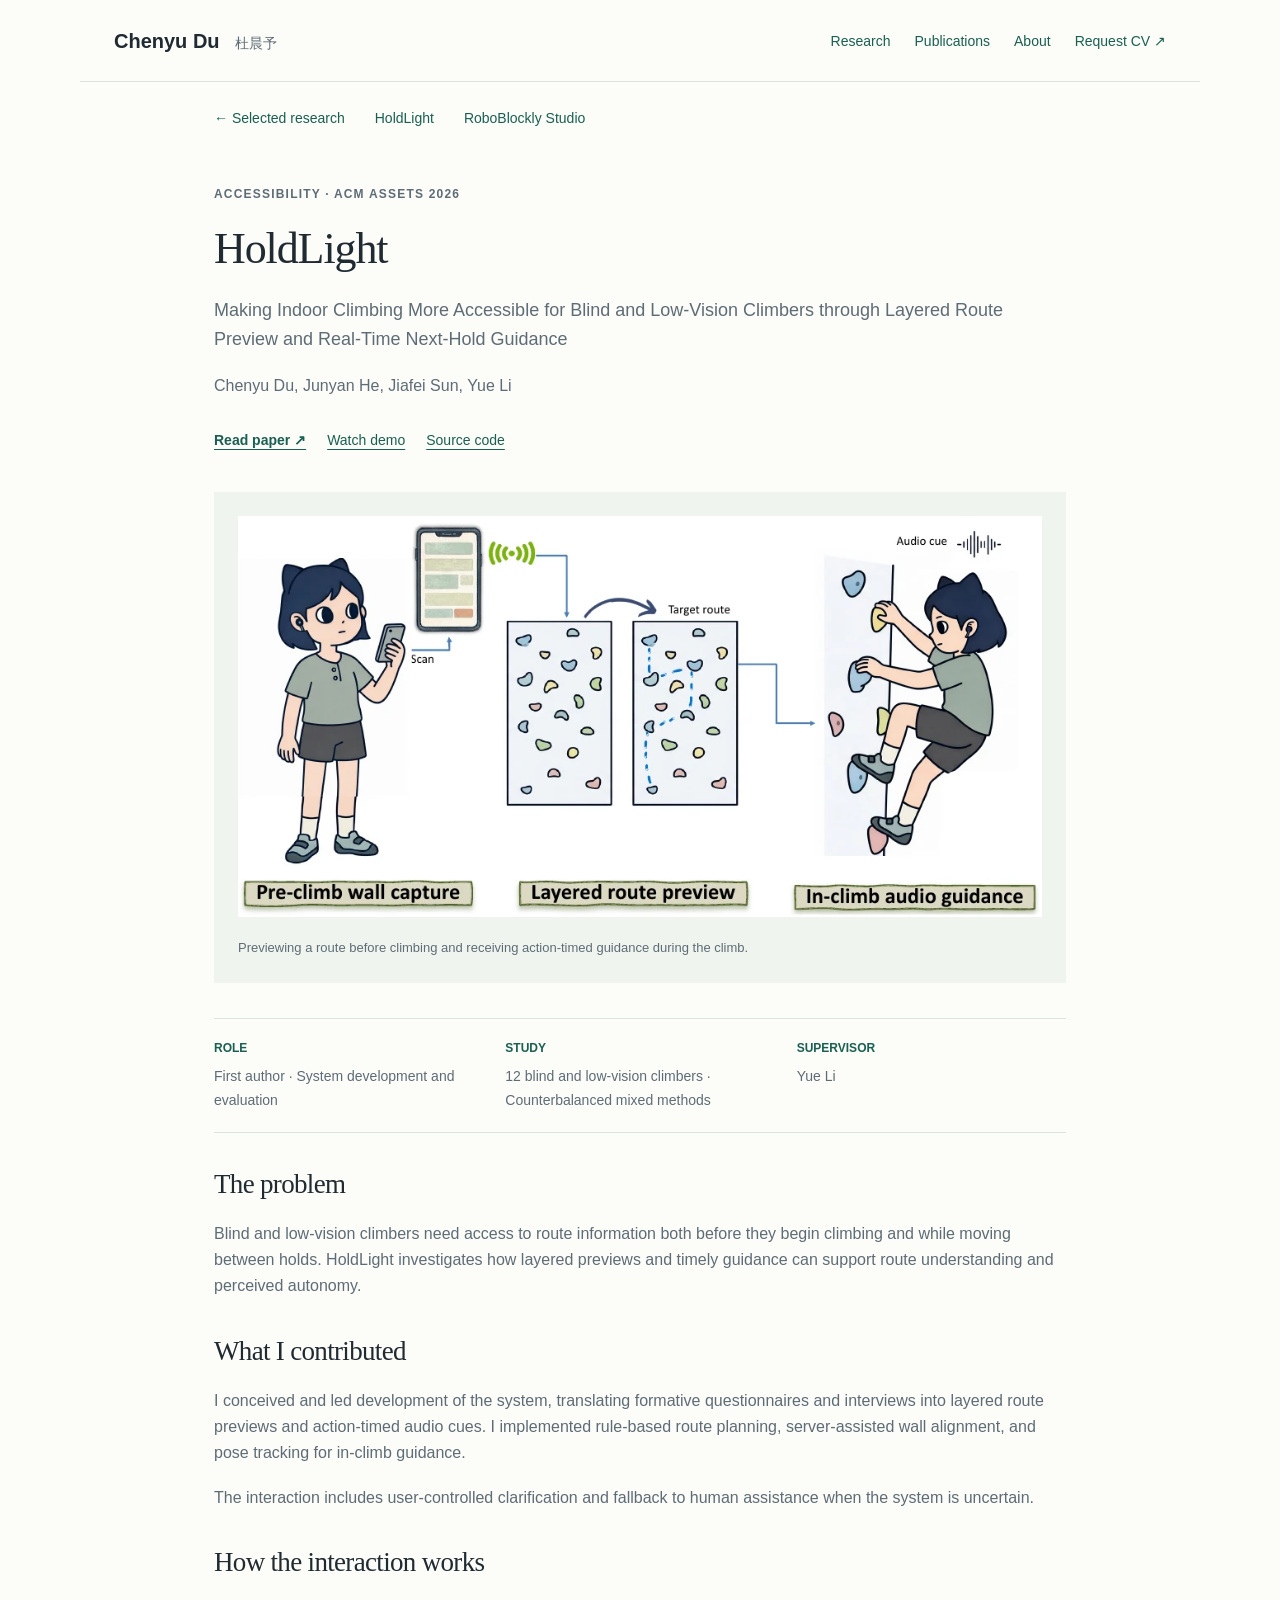
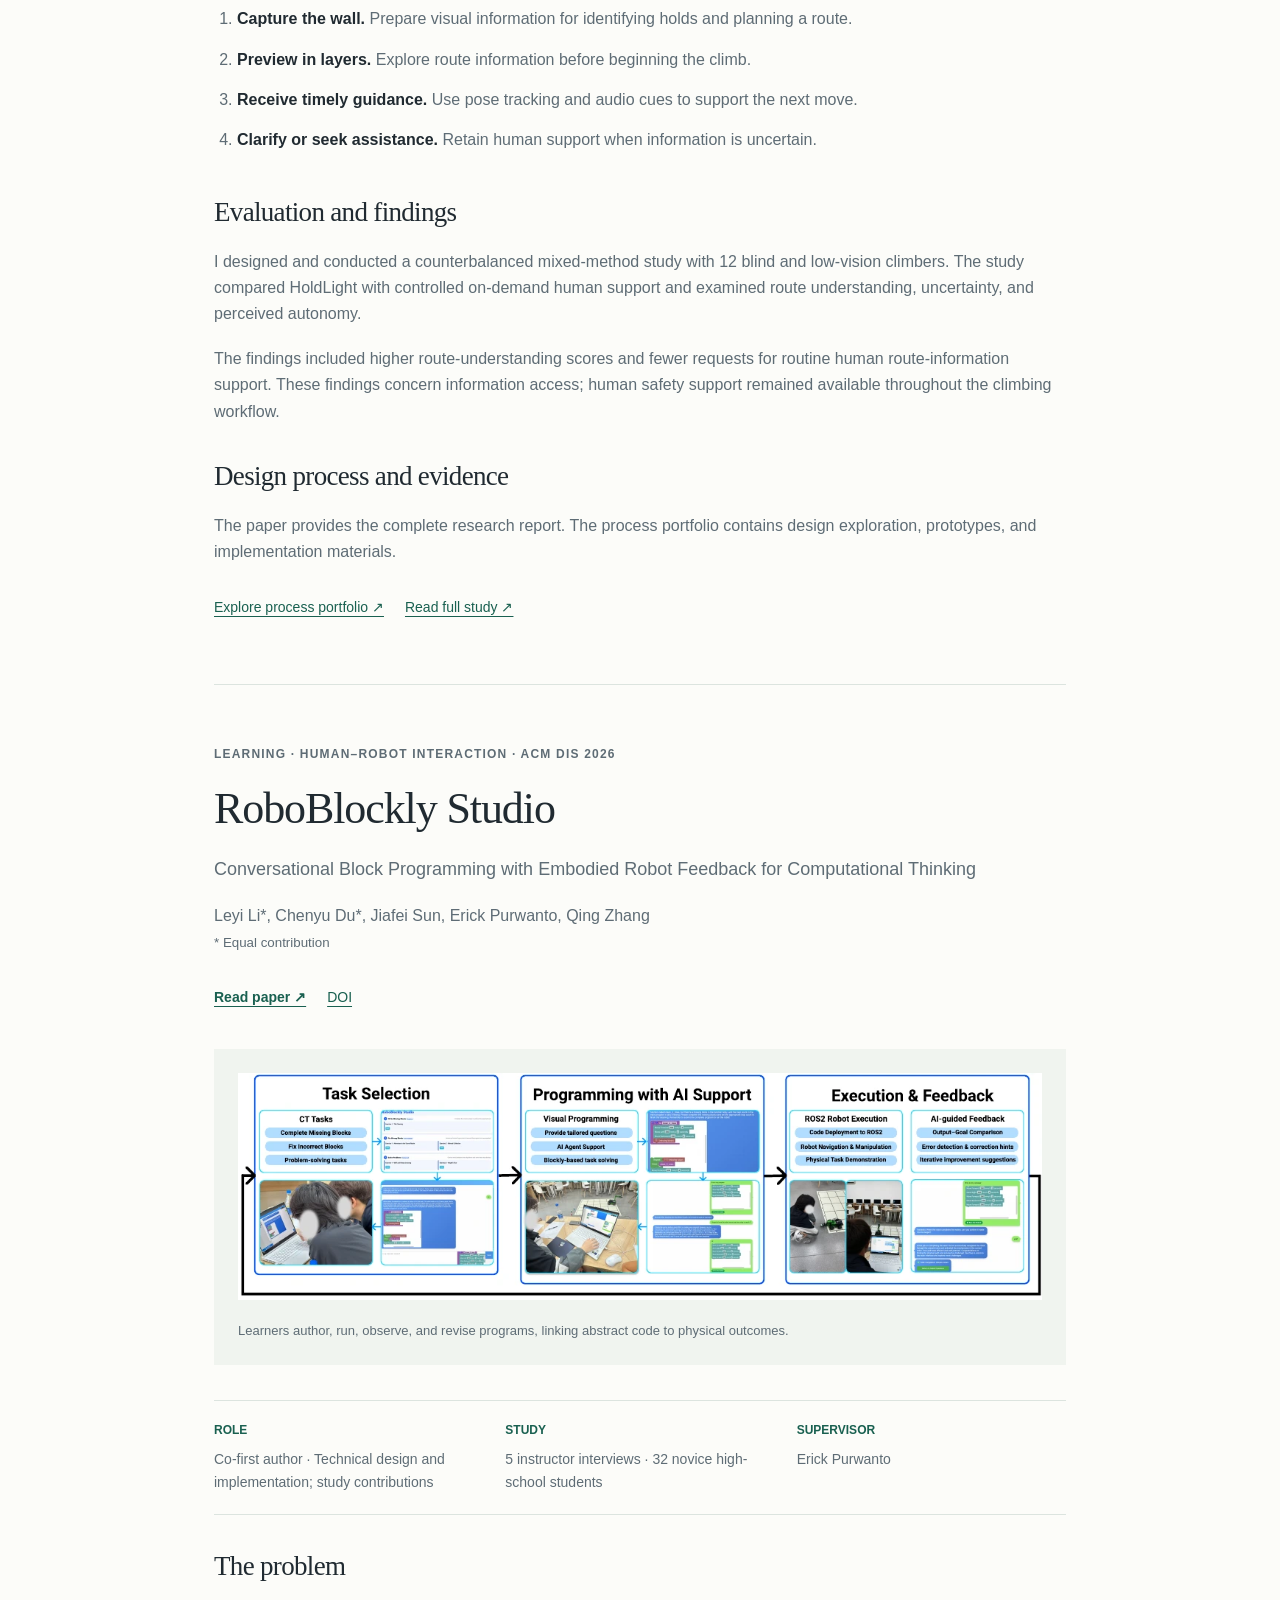
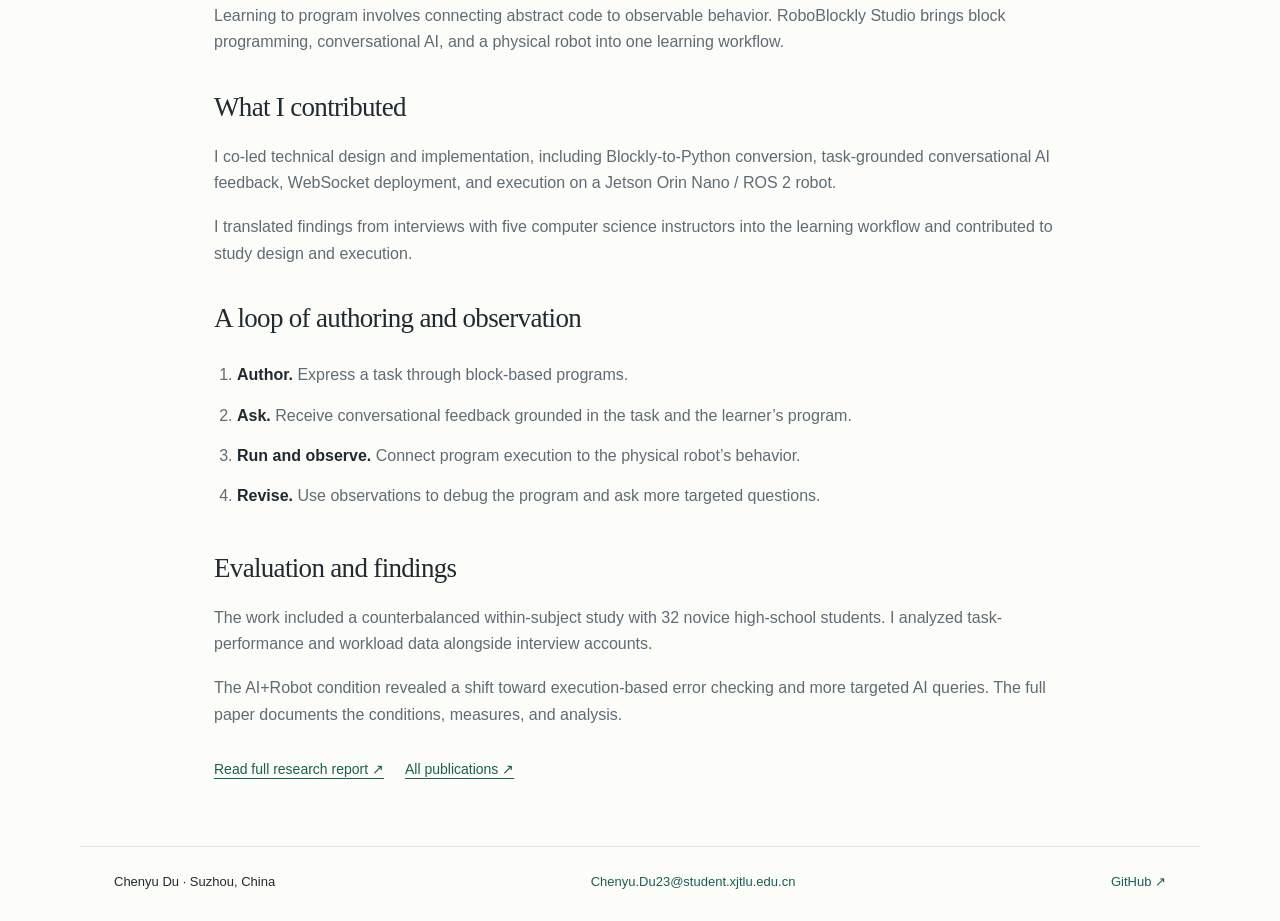
==== research.html @ 09b1a464 "Redesign HCI portfolio around research contributions and case studies" ====
<!doctype html>
<html lang="en">
<head>
<meta charset="utf-8">
<meta name="viewport" content="width=device-width,initial-scale=1">
<title>Research case studies | Chenyu Du</title>
<meta name="description" content="HoldLight and RoboBlockly Studio: research questions, personal contributions, interaction design, and empirical evaluation.">
<link rel="stylesheet" href="styles.css">
<link rel="canonical" href="https://yuuu-05.github.io/research.html">
<meta name="theme-color" content="#fcfcf9">
<meta property="og:type" content="website">
<meta property="og:title" content="Research case studies | Chenyu Du">
<meta property="og:description" content="HoldLight and RoboBlockly Studio: research questions, personal contributions, interaction design, and empirical evaluation.">
<meta property="og:url" content="https://yuuu-05.github.io/research.html">
<meta property="og:image" content="https://yuuu-05.github.io/assets/chenyu-du.webp">
<meta property="og:image:alt" content="Chenyu Du by the coast">
<link rel="icon" href="data:image/svg+xml,%3Csvg xmlns='http://www.w3.org/2000/svg' viewBox='0 0 64 64'%3E%3Crect width='64' height='64' rx='12' fill='%23212830'/%3E%3Ctext x='32' y='44' text-anchor='middle' font-family='Arial' font-size='32' fill='white'%3ECD%3C/text%3E%3C/svg%3E">
</head>
<body>
<a class="skip" href="#main">Skip to content</a>
<header class="top">
<a class="wordmark" href="index.html">Chenyu Du <span lang="zh">杜晨予</span>
</a>
<nav aria-label="Main navigation">
<a href="index.html#research">Research</a>
<a href="index.html#publications">Publications</a>
<a href="index.html#about">About</a>
<a href="mailto:Chenyu.Du23@student.xjtlu.edu.cn?subject=CV%20request">Request CV ↗</a>
</nav>
</header>
<main id="main" class="case-main">
<nav class="case-nav" aria-label="Research projects">
<a href="index.html#research">← Selected research</a>
<a href="#holdlight">HoldLight</a>
<a href="#roboblockly">RoboBlockly Studio</a>
</nav>
<article id="holdlight" class="case">
<p class="eyebrow">Accessibility · ACM ASSETS 2026</p>
<h1>HoldLight</h1>
<p class="lead">Making Indoor Climbing More Accessible for Blind and Low-Vision Climbers through Layered Route Preview and Real-Time Next-Hold Guidance</p>
<p>Chenyu Du, Junyan He, Jiafei Sun, Yue Li</p>
<div class="links">
<a class="primary" href="files/HoldLight.pdf">Read paper ↗</a>
<a href="files/HoldLight-demo.mp4">Watch demo</a>
<a href="https://github.com/Yuuu-05/HoldLight">Source code</a>
</div>
<figure>
<img src="assets/holdlight.webp" width="975" height="486" alt="Three stages of HoldLight: pre-climb wall capture, layered route preview, and audio-guided climbing">
<figcaption>Previewing a route before climbing and receiving action-timed guidance during the climb.</figcaption>
</figure>
<div class="case-meta">
<p>
<strong>Role</strong>First author · System development and evaluation</p>
<p>
<strong>Study</strong>12 blind and low-vision climbers · Counterbalanced mixed methods</p>
<p>
<strong>Supervisor</strong>Yue Li</p>
</div>
<h2>The problem</h2>
<p>Blind and low-vision climbers need access to route information both before they begin climbing and while moving between holds. HoldLight investigates how layered previews and timely guidance can support route understanding and perceived autonomy.</p>
<h2>What I contributed</h2>
<p>I conceived and led development of the system, translating formative questionnaires and interviews into layered route previews and action-timed audio cues. I implemented rule-based route planning, server-assisted wall alignment, and pose tracking for in-climb guidance.</p>
<p>The interaction includes user-controlled clarification and fallback to human assistance when the system is uncertain.</p>
<h2>How the interaction works</h2>
<ol class="steps">
<li>
<strong>Capture the wall.</strong> Prepare visual information for identifying holds and planning a route.</li>
<li>
<strong>Preview in layers.</strong> Explore route information before beginning the climb.</li>
<li>
<strong>Receive timely guidance.</strong> Use pose tracking and audio cues to support the next move.</li>
<li>
<strong>Clarify or seek assistance.</strong> Retain human support when information is uncertain.</li>
</ol>
<h2>Evaluation and findings</h2>
<p>I designed and conducted a counterbalanced mixed-method study with 12 blind and low-vision climbers. The study compared HoldLight with controlled on-demand human support and examined route understanding, uncertainty, and perceived autonomy.</p>
<p>The findings included higher route-understanding scores and fewer requests for routine human route-information support. These findings concern information access; human safety support remained available throughout the climbing workflow.</p>
<h2>Design process and evidence</h2>
<p>The paper provides the complete research report. The process portfolio contains design exploration, prototypes, and implementation materials.</p>
<div class="links">
<a href="https://yuuu-05.github.io/CPT208-ClimbProject-C2-4/">Explore process portfolio ↗</a>
<a href="files/HoldLight.pdf">Read full study ↗</a>
</div>
</article>
<article id="roboblockly" class="case">
<p class="eyebrow">Learning · Human–robot interaction · ACM DIS 2026</p>
<h1>RoboBlockly Studio</h1>
<p class="lead">Conversational Block Programming with Embodied Robot Feedback for Computational Thinking</p>
<p>Leyi Li*, Chenyu Du*, Jiafei Sun, Erick Purwanto, Qing Zhang<br>
<small>* Equal contribution</small>
</p>
<div class="links">
<a class="primary" href="https://arxiv.org/pdf/2605.12059">Read paper ↗</a>
<a href="https://doi.org/10.1145/3800645.3813071">DOI</a>
</div>
<figure>
<img src="assets/roboblockly.webp" width="1092" height="308" alt="Task selection, block programming with AI dialogue, and embodied robot execution">
<figcaption>Learners author, run, observe, and revise programs, linking abstract code to physical outcomes.</figcaption>
</figure>
<div class="case-meta">
<p>
<strong>Role</strong>Co-first author · Technical design and implementation; study contributions</p>
<p>
<strong>Study</strong>5 instructor interviews · 32 novice high-school students</p>
<p>
<strong>Supervisor</strong>Erick Purwanto</p>
</div>
<h2>The problem</h2>
<p>Learning to program involves connecting abstract code to observable behavior. RoboBlockly Studio brings block programming, conversational AI, and a physical robot into one learning workflow.</p>
<h2>What I contributed</h2>
<p>I co-led technical design and implementation, including Blockly-to-Python conversion, task-grounded conversational AI feedback, WebSocket deployment, and execution on a Jetson Orin Nano / ROS 2 robot.</p>
<p>I translated findings from interviews with five computer science instructors into the learning workflow and contributed to study design and execution.</p>
<h2>A loop of authoring and observation</h2>
<ol class="steps">
<li>
<strong>Author.</strong> Express a task through block-based programs.</li>
<li>
<strong>Ask.</strong> Receive conversational feedback grounded in the task and the learner’s program.</li>
<li>
<strong>Run and observe.</strong> Connect program execution to the physical robot’s behavior.</li>
<li>
<strong>Revise.</strong> Use observations to debug the program and ask more targeted questions.</li>
</ol>
<h2>Evaluation and findings</h2>
<p>The work included a counterbalanced within-subject study with 32 novice high-school students. I analyzed task-performance and workload data alongside interview accounts.</p>
<p>The AI+Robot condition revealed a shift toward execution-based error checking and more targeted AI queries. The full paper documents the conditions, measures, and analysis.</p>
<div class="links">
<a href="https://arxiv.org/abs/2605.12059">Read full research report ↗</a>
<a href="index.html#publications">All publications ↗</a>
</div>
</article>
</main>
<footer>
<p>Chenyu Du · Suzhou, China</p>
<a href="mailto:Chenyu.Du23@student.xjtlu.edu.cn">Chenyu.Du23@student.xjtlu.edu.cn</a>
<p>
<a href="https://github.com/Yuuu-05">GitHub ↗</a>
</p>
</footer>
</body>
</html>
---- styles.css ----
:root{--ink:#202a31;--muted:#5e6c75;--accent:#196050;--line:#dce4df;--paper:#fcfcf9;--soft:#f0f4ef;font-family:Arial,'Microsoft YaHei',sans-serif;font-size:16px;color:var(--ink);background:var(--paper)}
*{box-sizing:border-box}
html{scroll-behavior:smooth;scroll-padding-top:30px}
body{margin:0;line-height:1.65}
a{color:var(--accent);text-decoration:none;text-underline-offset:4px}
a:hover{text-decoration:underline}
a:focus-visible{outline:3px solid var(--accent);outline-offset:5px}
img{display:block;max-width:100%;height:auto}
p{margin:0 0 18px}
h1,h2,h3{line-height:1.22;margin:0 0 20px;font-weight:600;letter-spacing:-.025em}
h1{font-family:Georgia,serif;font-size:44px;font-weight:400}
h2{font-family:Georgia,serif;font-size:32px;font-weight:400}
h3{font-size:25px}
h3 a{color:inherit}
.top,main,footer{max-width:1120px;margin:auto;padding-left:34px;padding-right:34px}
.top{display:flex;justify-content:space-between;align-items:center;padding-top:25px;padding-bottom:23px;border-bottom:1px solid var(--line);gap:24px}
.wordmark{color:var(--ink);font-size:20px;font-weight:600;white-space:nowrap}
.wordmark span{color:var(--muted);font-size:14px;font-weight:400;margin-left:10px}
.top nav{display:flex;gap:24px;flex-wrap:wrap;font-size:14px}
.intro{display:grid;grid-template-columns:minmax(0,1fr) 260px;gap:64px;padding:56px 0 52px}
.eyebrow{font-size:12px;letter-spacing:1.2px;text-transform:uppercase;color:var(--accent);font-weight:600;margin-bottom:17px}
.lead{font-size:18px;line-height:1.65}
.intro-copy>p:not(.eyebrow){max-width:680px}
.intro-copy>p:not(.question){color:var(--muted)}
.intro-copy .eyebrow{color:var(--accent)!important}
.question{border-left:3px solid #8fae9c;padding-left:17px;font-size:17px}
.portrait{padding-top:4px}
.portrait img{border-radius:4px}
.portrait>p{font-size:12px;margin-top:12px;color:var(--muted)}
.note{border-top:1px solid var(--line);padding-top:20px;margin-top:28px}
.note>span{font-size:12px;text-transform:uppercase;letter-spacing:1px}
.note p{font-size:14px;color:var(--muted);margin-top:8px}
.links{display:flex;flex-wrap:wrap;align-items:center;gap:12px 21px;font-size:14px;margin-top:25px}
.links a{padding:5px 0;text-decoration:underline}
.links .primary{font-weight:600}
.heading{display:flex;justify-content:space-between;align-items:end;gap:40px;border-top:1px solid var(--line);padding-top:34px}
.heading h2{margin-bottom:0}
.heading>p{font-size:14px;color:var(--muted);max-width:290px;margin-bottom:3px}
.project{display:grid;grid-template-columns:38% minmax(0,1fr);gap:40px;padding:42px 0;border-bottom:1px solid var(--line);align-items:start}
.project-image{display:flex;background:var(--soft);padding:22px;min-height:235px;align-items:center;border-radius:4px}
.project-image img{width:100%;object-fit:contain}
.project h3{margin-bottom:7px}
.project .eyebrow{margin-bottom:10px}
.subtitle{font-size:18px;color:var(--ink);line-height:1.45}
.project>div>p:not(.eyebrow):not(.subtitle){color:var(--muted);font-size:15px}
dl{margin:20px 0 0;border-top:1px solid var(--line);padding-top:15px}
dt{font-size:12px;letter-spacing:.4px;text-transform:uppercase;font-weight:600;margin:12px 0 4px}
dd{margin:0;font-size:14px;color:var(--muted)}
.ongoing{background:var(--soft);padding:28px 32px;margin:40px 0}
.ongoing h2{font-size:28px}
.ongoing>p:last-child{margin:0;max-width:850px;color:var(--muted)}
#publications{padding:18px 0 35px}
.section-header{display:flex;align-items:baseline;justify-content:space-between;gap:20px;margin-bottom:8px}
.section-header p{font-size:12px;color:var(--muted)}
.paper{padding:22px 0;border-bottom:1px solid var(--line)}
.paper-visual,.paper .abstract{display:none}
.paper h3{font-size:16px;line-height:1.5;margin:0 0 7px;letter-spacing:0}
.paper h3 a{color:var(--ink)}
.venue{font-size:12px;color:var(--accent);margin-bottom:7px}
.authors{font-size:13px;color:var(--muted);margin-bottom:7px}
.authors strong{color:var(--ink)}
.paper-links{display:flex;gap:20px;font-size:13px}
.about-grid{display:grid;grid-template-columns:1fr 1fr;gap:60px;border-top:1px solid var(--line);padding:38px 0 45px}
.about-grid p{font-size:15px;color:var(--muted)}
.about-grid h3{font-size:18px;margin-top:32px;letter-spacing:0}
.awards{list-style:none;padding:0}
.awards li{font-size:14px;padding:10px 0;border-bottom:1px solid var(--line)}
.awards span{display:block;color:var(--accent);font-size:12px}
footer{border-top:1px solid var(--line);padding-top:24px;padding-bottom:28px;font-size:13px;display:flex;justify-content:space-between;gap:15px;flex-wrap:wrap}
footer p{margin:0}
footer>a{overflow-wrap:anywhere}
.skip{position:absolute;left:16px;top:-100px;background:white;padding:12px}
.skip:focus{top:8px;z-index:10}
.case-main{max-width:920px}
.case-nav{display:flex;flex-wrap:wrap;gap:14px 30px;padding:25px 0;font-size:14px}
.case{padding:30px 0 60px}
.case+.case{border-top:1px solid var(--line);padding-top:60px}
.case figure{margin:35px 0;background:var(--soft);padding:24px}
.case figure img{margin:auto}
.case figcaption{font-size:13px;color:var(--muted);padding-top:20px}
.case-meta{display:grid;grid-template-columns:1fr 1fr 1fr;gap:22px;border-top:1px solid var(--line);border-bottom:1px solid var(--line);padding:20px 0;margin:32px 0}
.case-meta p{font-size:14px;margin:0;color:var(--muted)}
.case-meta strong{display:block;font-size:12px;text-transform:uppercase;color:var(--accent);margin-bottom:7px}
.case h2{font-size:27px;margin-top:35px}
.case>p{color:var(--muted)}
.steps{padding-left:23px;color:var(--muted)}
.steps li{padding:7px 0}
.steps strong{color:var(--ink)}
@media(max-width:800px){.top{align-items:flex-start}
.top nav{gap:12px 20px}
.intro{gap:30px;grid-template-columns:1fr 200px}
h1{font-size:36px}
.project{grid-template-columns:32% 1fr;gap:25px}
.project-image{min-height:160px;padding:10px}
.heading{gap:25px}
.about-grid{gap:30px}
}
@media(max-width:600px){.top,main,footer{padding-left:22px;padding-right:22px}
.top{display:block;padding-top:20px;padding-bottom:17px}
.top nav{margin-top:15px;font-size:13px;gap:12px 19px}
.intro{display:flex;flex-direction:column;padding:32px 0;gap:25px}
h1{font-size:35px}
h1 br{display:none}
.lead{font-size:17px}
.intro-copy{order:0}
.portrait{order:1;display:grid;grid-template-columns:130px 1fr;gap:0 18px;align-items:center}
.portrait>p{margin:0;font-size:12px}
.portrait .note{display:none}
.heading{display:block;padding-top:27px}
.heading h2{font-size:29px}
.heading>p{margin-top:16px;max-width:none}
.project{grid-template-columns:1fr;padding:28px 0;gap:23px}
.project-image{min-height:0;padding:20px}
.project h3{font-size:25px}
.ongoing{padding:24px;margin:28px 0}
.section-header{display:block}
.section-header p{margin-top:8px}
.about-grid{grid-template-columns:1fr;gap:12px}
.about-grid h3{margin-top:0}
.case-meta{grid-template-columns:1fr;gap:15px}
.case figure{padding:15px}
.case h1{font-size:34px}
.case .lead{font-size:18px}
footer{display:block}
footer p{margin-bottom:9px}
.links a,.top nav a{padding-top:7px;padding-bottom:7px}
}
@media(prefers-reduced-motion:reduce){html{scroll-behavior:auto}
}
@media print{.top nav,.case-nav{display:none}
.intro,.project{break-inside:avoid}
body{background:white}
}


.anchor-alias{position:absolute}
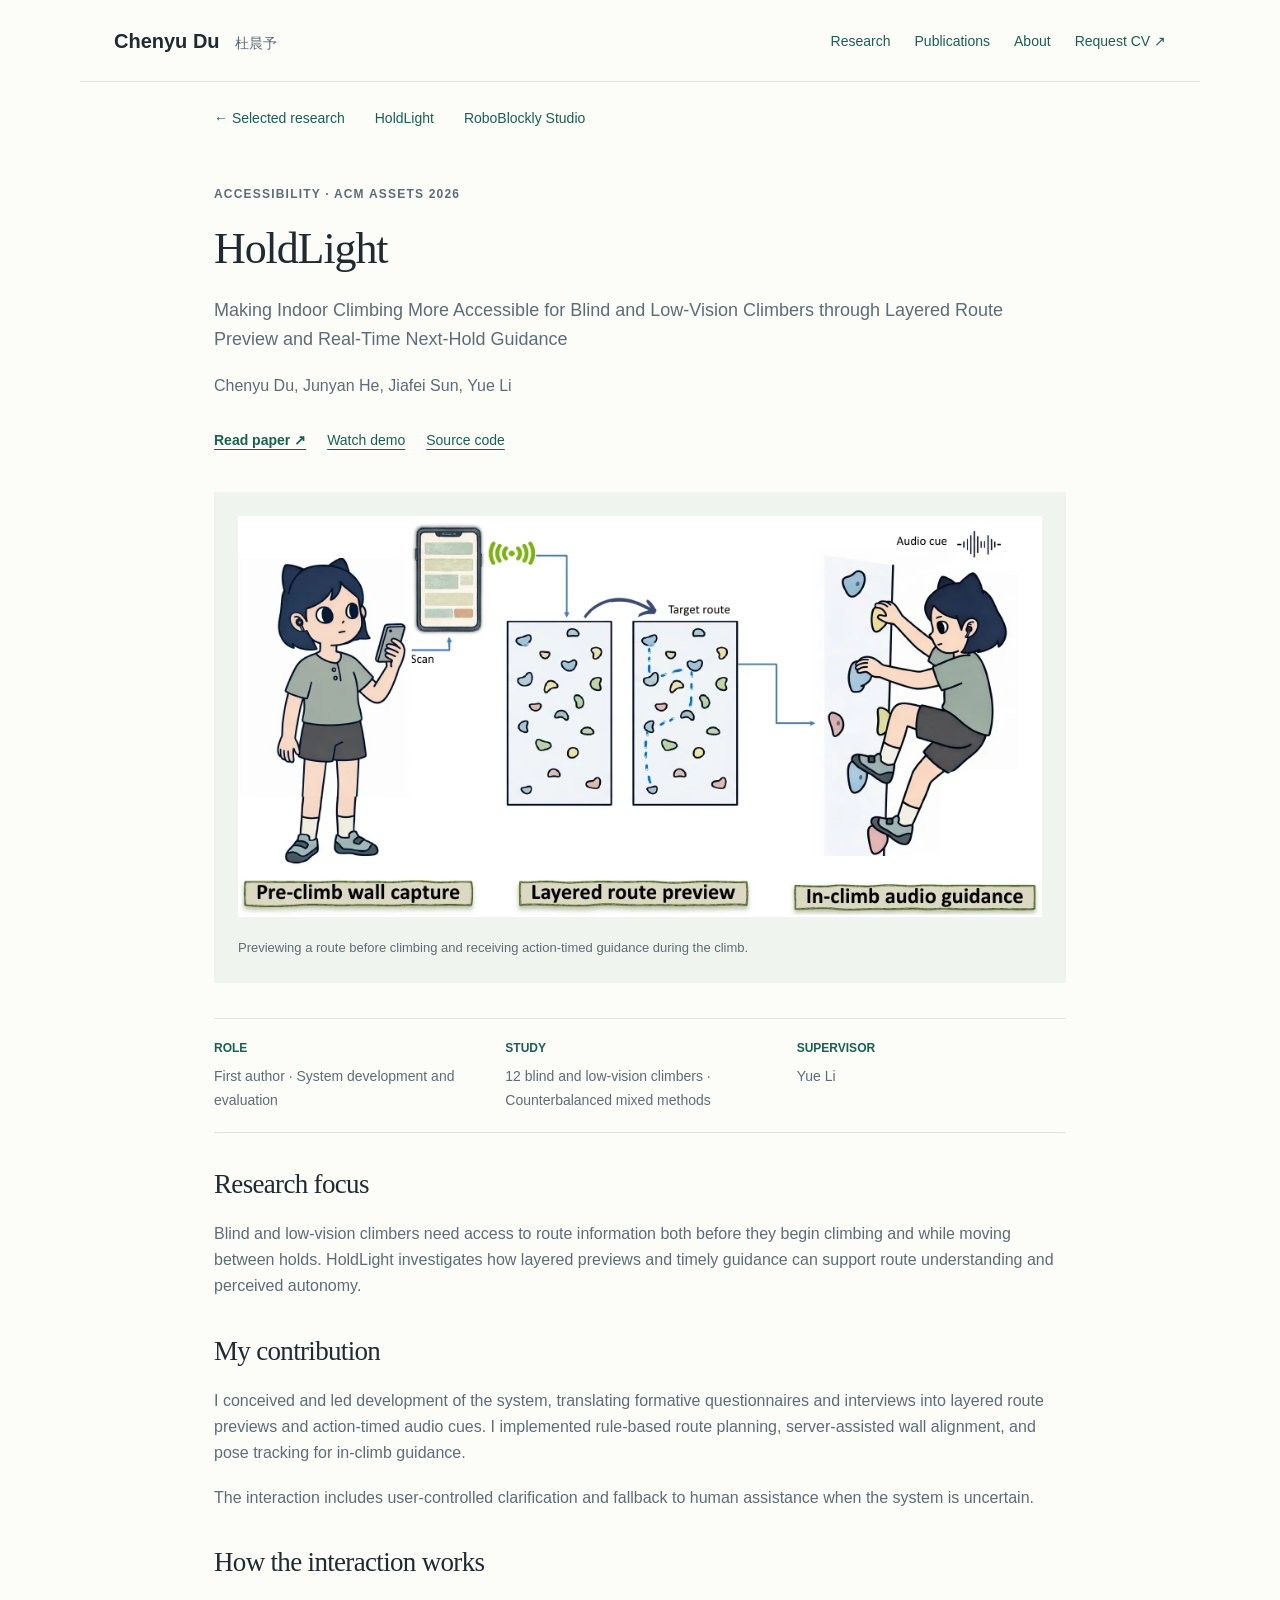
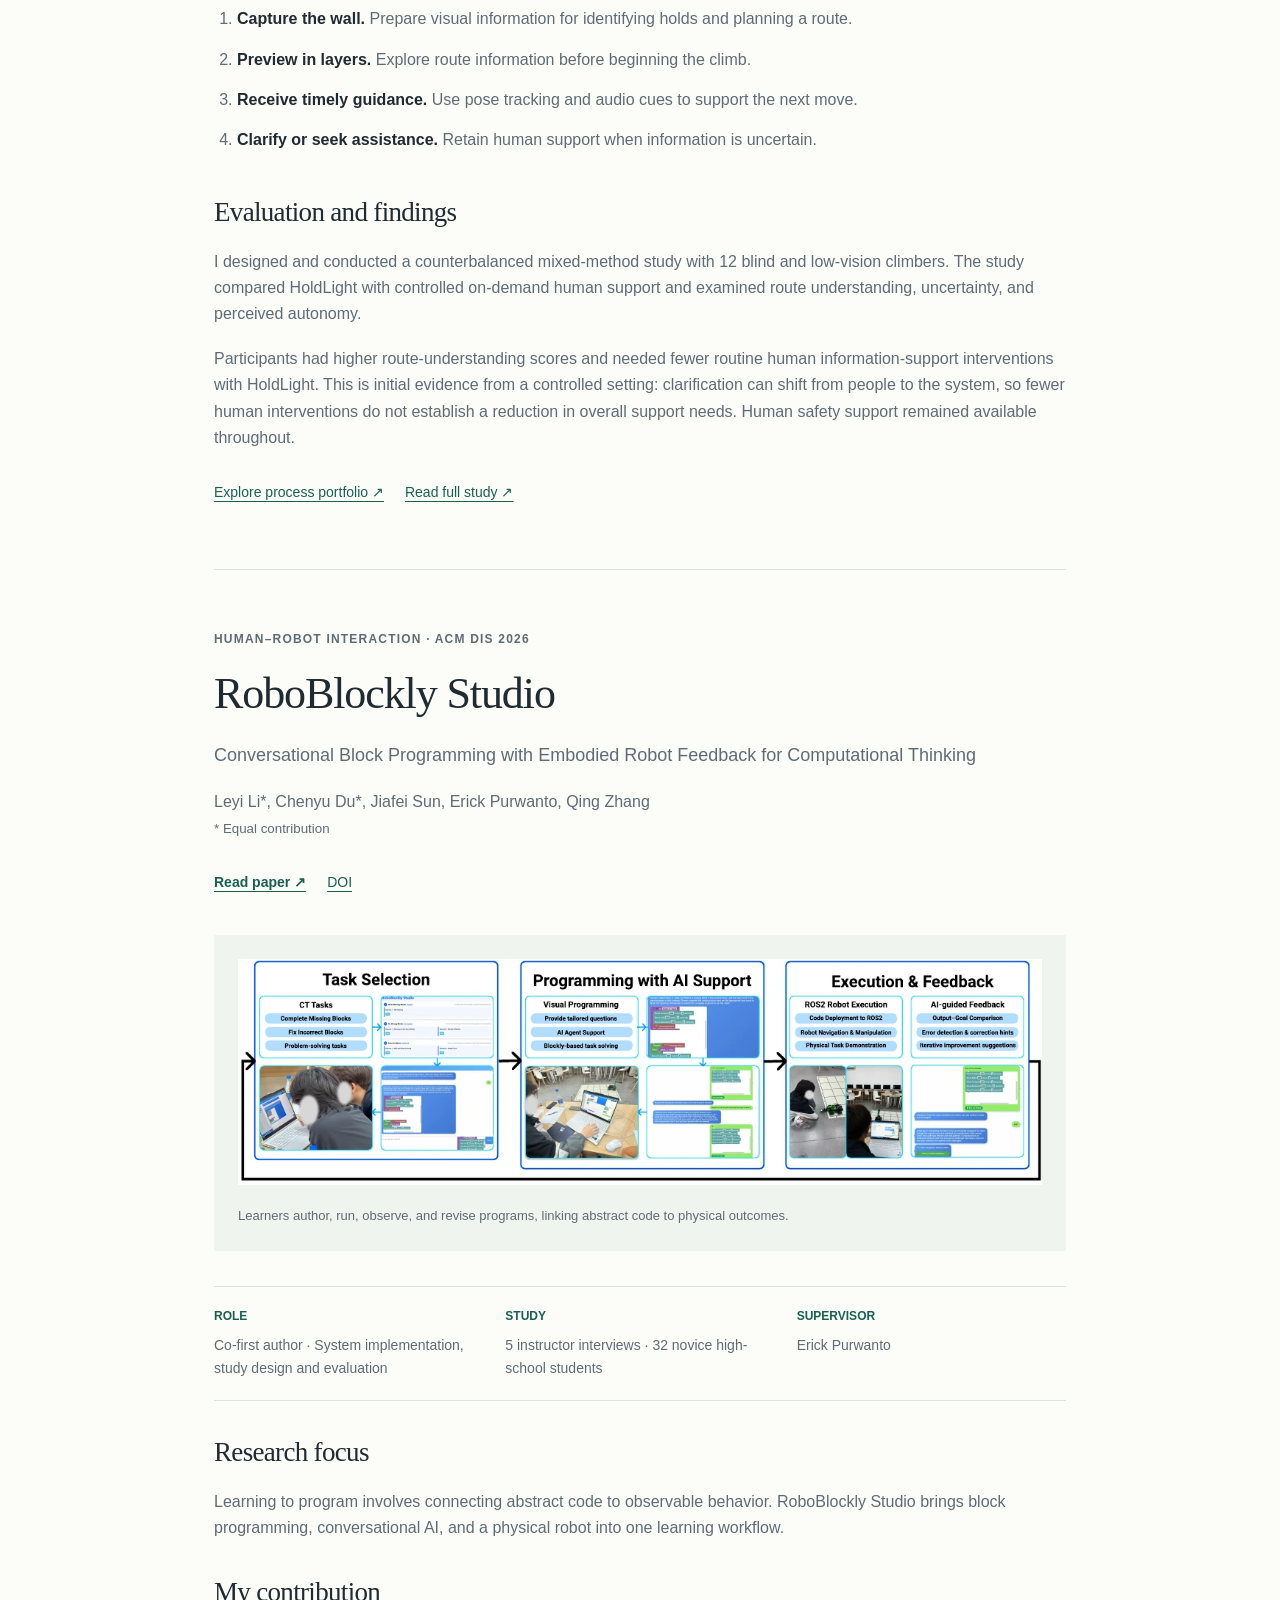
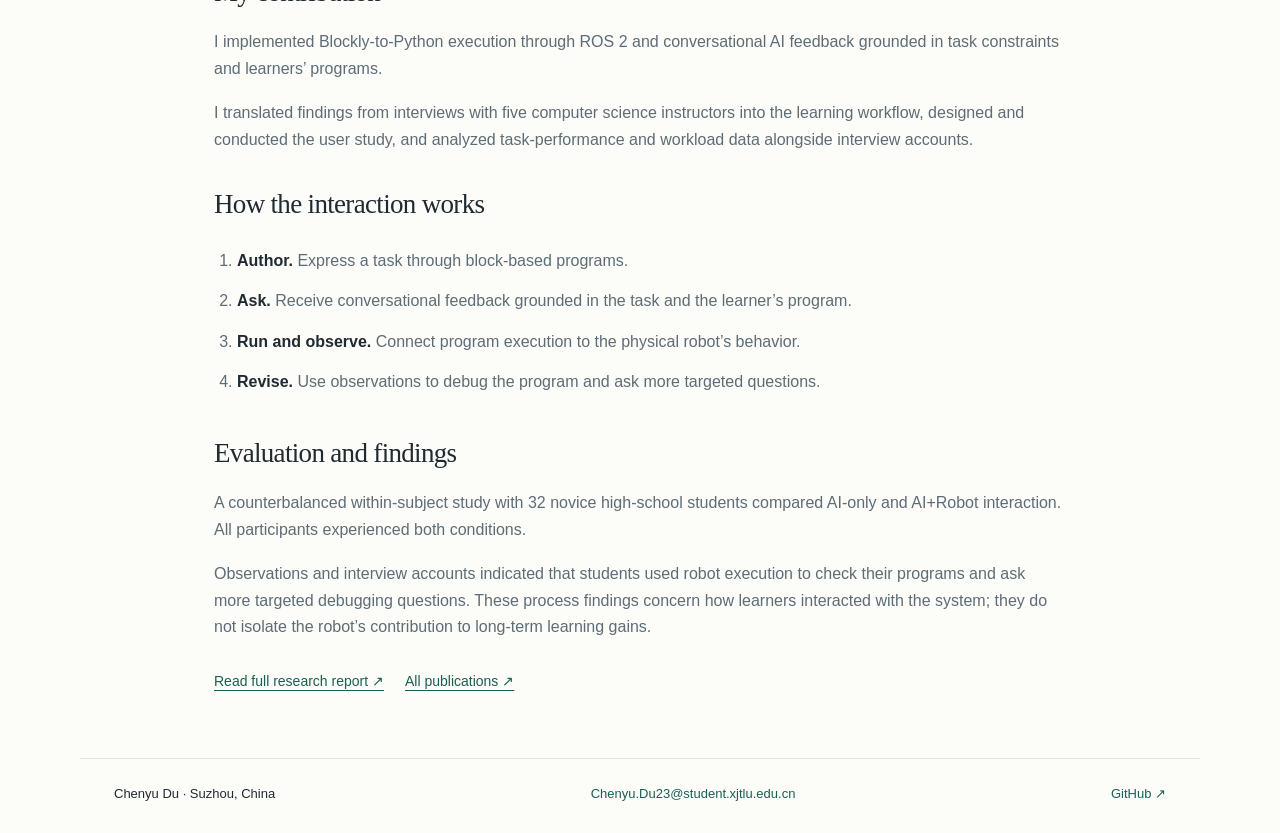
==== commit e9a76186: "Align research interests and portfolio content with CV evidence" ====
--- a/research.html
+++ b/research.html
@@ -56,9 +56,9 @@
 <p>
 <strong>Supervisor</strong>Yue Li</p>
 </div>
-<h2>The problem</h2>
+<h2>Research focus</h2>
 <p>Blind and low-vision climbers need access to route information both before they begin climbing and while moving between holds. HoldLight investigates how layered previews and timely guidance can support route understanding and perceived autonomy.</p>
-<h2>What I contributed</h2>
+<h2>My contribution</h2>
 <p>I conceived and led development of the system, translating formative questionnaires and interviews into layered route previews and action-timed audio cues. I implemented rule-based route planning, server-assisted wall alignment, and pose tracking for in-climb guidance.</p>
 <p>The interaction includes user-controlled clarification and fallback to human assistance when the system is uncertain.</p>
 <h2>How the interaction works</h2>
@@ -74,16 +74,14 @@
 </ol>
 <h2>Evaluation and findings</h2>
 <p>I designed and conducted a counterbalanced mixed-method study with 12 blind and low-vision climbers. The study compared HoldLight with controlled on-demand human support and examined route understanding, uncertainty, and perceived autonomy.</p>
-<p>The findings included higher route-understanding scores and fewer requests for routine human route-information support. These findings concern information access; human safety support remained available throughout the climbing workflow.</p>
-<h2>Design process and evidence</h2>
-<p>The paper provides the complete research report. The process portfolio contains design exploration, prototypes, and implementation materials.</p>
+<p>Participants had higher route-understanding scores and needed fewer routine human information-support interventions with HoldLight. This is initial evidence from a controlled setting: clarification can shift from people to the system, so fewer human interventions do not establish a reduction in overall support needs. Human safety support remained available throughout.</p>
 <div class="links">
 <a href="https://yuuu-05.github.io/CPT208-ClimbProject-C2-4/">Explore process portfolio ↗</a>
 <a href="files/HoldLight.pdf">Read full study ↗</a>
 </div>
 </article>
 <article id="roboblockly" class="case">
-<p class="eyebrow">Learning · Human–robot interaction · ACM DIS 2026</p>
+<p class="eyebrow">Human–Robot Interaction · ACM DIS 2026</p>
 <h1>RoboBlockly Studio</h1>
 <p class="lead">Conversational Block Programming with Embodied Robot Feedback for Computational Thinking</p>
 <p>Leyi Li*, Chenyu Du*, Jiafei Sun, Erick Purwanto, Qing Zhang<br>
@@ -99,18 +97,18 @@
 </figure>
 <div class="case-meta">
 <p>
-<strong>Role</strong>Co-first author · Technical design and implementation; study contributions</p>
+<strong>Role</strong>Co-first author · System implementation, study design and evaluation</p>
 <p>
 <strong>Study</strong>5 instructor interviews · 32 novice high-school students</p>
 <p>
 <strong>Supervisor</strong>Erick Purwanto</p>
 </div>
-<h2>The problem</h2>
+<h2>Research focus</h2>
 <p>Learning to program involves connecting abstract code to observable behavior. RoboBlockly Studio brings block programming, conversational AI, and a physical robot into one learning workflow.</p>
-<h2>What I contributed</h2>
-<p>I co-led technical design and implementation, including Blockly-to-Python conversion, task-grounded conversational AI feedback, WebSocket deployment, and execution on a Jetson Orin Nano / ROS 2 robot.</p>
-<p>I translated findings from interviews with five computer science instructors into the learning workflow and contributed to study design and execution.</p>
-<h2>A loop of authoring and observation</h2>
+<h2>My contribution</h2>
+<p>I implemented Blockly-to-Python execution through ROS 2 and conversational AI feedback grounded in task constraints and learners’ programs.</p>
+<p>I translated findings from interviews with five computer science instructors into the learning workflow, designed and conducted the user study, and analyzed task-performance and workload data alongside interview accounts.</p>
+<h2>How the interaction works</h2>
 <ol class="steps">
 <li>
 <strong>Author.</strong> Express a task through block-based programs.</li>
@@ -122,8 +120,8 @@
 <strong>Revise.</strong> Use observations to debug the program and ask more targeted questions.</li>
 </ol>
 <h2>Evaluation and findings</h2>
-<p>The work included a counterbalanced within-subject study with 32 novice high-school students. I analyzed task-performance and workload data alongside interview accounts.</p>
-<p>The AI+Robot condition revealed a shift toward execution-based error checking and more targeted AI queries. The full paper documents the conditions, measures, and analysis.</p>
+<p>A counterbalanced within-subject study with 32 novice high-school students compared AI-only and AI+Robot interaction. All participants experienced both conditions.</p>
+<p>Observations and interview accounts indicated that students used robot execution to check their programs and ask more targeted debugging questions. These process findings concern how learners interacted with the system; they do not isolate the robot’s contribution to long-term learning gains.</p>
 <div class="links">
 <a href="https://arxiv.org/abs/2605.12059">Read full research report ↗</a>
 <a href="index.html#publications">All publications ↗</a>
--- a/styles.css
+++ b/styles.css
@@ -7,7 +7,7 @@
 a:focus-visible{outline:3px solid var(--accent);outline-offset:5px}
 img{display:block;max-width:100%;height:auto}
 p{margin:0 0 18px}
-h1,h2,h3{line-height:1.22;margin:0 0 20px;font-weight:600;letter-spacing:-.025em}
+h1,h2,h3,h4{line-height:1.22;margin:0 0 20px;font-weight:600;letter-spacing:-.025em}
 h1{font-family:Georgia,serif;font-size:44px;font-weight:400}
 h2{font-family:Georgia,serif;font-size:32px;font-weight:400}
 h3{font-size:25px}
@@ -17,27 +17,19 @@
 .wordmark{color:var(--ink);font-size:20px;font-weight:600;white-space:nowrap}
 .wordmark span{color:var(--muted);font-size:14px;font-weight:400;margin-left:10px}
 .top nav{display:flex;gap:24px;flex-wrap:wrap;font-size:14px}
-.intro{display:grid;grid-template-columns:minmax(0,1fr) 260px;gap:64px;padding:56px 0 52px}
+.intro{display:grid;grid-template-columns:minmax(0,1fr) 260px;gap:56px;padding:42px 0 38px}
 .eyebrow{font-size:12px;letter-spacing:1.2px;text-transform:uppercase;color:var(--accent);font-weight:600;margin-bottom:17px}
 .lead{font-size:18px;line-height:1.65}
-.intro-copy>p:not(.eyebrow){max-width:680px}
-.intro-copy>p:not(.question){color:var(--muted)}
-.intro-copy .eyebrow{color:var(--accent)!important}
-.question{border-left:3px solid #8fae9c;padding-left:17px;font-size:17px}
+.intro-copy>p{max-width:680px;color:var(--muted)}
 .portrait{padding-top:4px}
 .portrait img{border-radius:4px}
-.portrait>p{font-size:12px;margin-top:12px;color:var(--muted)}
-.note{border-top:1px solid var(--line);padding-top:20px;margin-top:28px}
-.note>span{font-size:12px;text-transform:uppercase;letter-spacing:1px}
-.note p{font-size:14px;color:var(--muted);margin-top:8px}
 .links{display:flex;flex-wrap:wrap;align-items:center;gap:12px 21px;font-size:14px;margin-top:25px}
 .links a{padding:5px 0;text-decoration:underline}
 .links .primary{font-weight:600}
 .heading{display:flex;justify-content:space-between;align-items:end;gap:40px;border-top:1px solid var(--line);padding-top:34px}
 .heading h2{margin-bottom:0}
-.heading>p{font-size:14px;color:var(--muted);max-width:290px;margin-bottom:3px}
 .project{display:grid;grid-template-columns:38% minmax(0,1fr);gap:40px;padding:42px 0;border-bottom:1px solid var(--line);align-items:start}
-.project-image{display:flex;background:var(--soft);padding:22px;min-height:235px;align-items:center;border-radius:4px}
+.project-image{display:flex;background:var(--soft);padding:16px;min-height:0;align-items:center;border-radius:4px}
 .project-image img{width:100%;object-fit:contain}
 .project h3{margin-bottom:7px}
 .project .eyebrow{margin-bottom:10px}
@@ -45,7 +37,7 @@
 .project>div>p:not(.eyebrow):not(.subtitle){color:var(--muted);font-size:15px}
 dl{margin:20px 0 0;border-top:1px solid var(--line);padding-top:15px}
 dt{font-size:12px;letter-spacing:.4px;text-transform:uppercase;font-weight:600;margin:12px 0 4px}
-dd{margin:0;font-size:14px;color:var(--muted)}
+dd{margin:0;font-size:15px;color:var(--muted)}
 .ongoing{background:var(--soft);padding:28px 32px;margin:40px 0}
 .ongoing h2{font-size:28px}
 .ongoing>p:last-child{margin:0;max-width:850px;color:var(--muted)}
@@ -53,16 +45,15 @@
 .section-header{display:flex;align-items:baseline;justify-content:space-between;gap:20px;margin-bottom:8px}
 .section-header p{font-size:12px;color:var(--muted)}
 .paper{padding:22px 0;border-bottom:1px solid var(--line)}
-.paper-visual,.paper .abstract{display:none}
-.paper h3{font-size:16px;line-height:1.5;margin:0 0 7px;letter-spacing:0}
-.paper h3 a{color:var(--ink)}
+.paper h4{font-size:16px;line-height:1.5;margin:0 0 7px;letter-spacing:0}
+.paper h4 a{color:var(--ink)}
 .venue{font-size:12px;color:var(--accent);margin-bottom:7px}
-.authors{font-size:13px;color:var(--muted);margin-bottom:7px}
+.authors{font-size:14px;color:var(--muted);margin-bottom:7px}
 .authors strong{color:var(--ink)}
 .paper-links{display:flex;gap:20px;font-size:13px}
 .about-grid{display:grid;grid-template-columns:1fr 1fr;gap:60px;border-top:1px solid var(--line);padding:38px 0 45px}
 .about-grid p{font-size:15px;color:var(--muted)}
-.about-grid h3{font-size:18px;margin-top:32px;letter-spacing:0}
+.about-grid h3{font-size:18px;margin-top:0;letter-spacing:0}
 .awards{list-style:none;padding:0}
 .awards li{font-size:14px;padding:10px 0;border-bottom:1px solid var(--line)}
 .awards span{display:block;color:var(--accent);font-size:12px}
@@ -91,7 +82,7 @@
 .intro{gap:30px;grid-template-columns:1fr 200px}
 h1{font-size:36px}
 .project{grid-template-columns:32% 1fr;gap:25px}
-.project-image{min-height:160px;padding:10px}
+.project-image{padding:10px}
 .heading{gap:25px}
 .about-grid{gap:30px}
 }
@@ -103,12 +94,8 @@
 h1 br{display:none}
 .lead{font-size:17px}
 .intro-copy{order:0}
-.portrait{order:1;display:grid;grid-template-columns:130px 1fr;gap:0 18px;align-items:center}
-.portrait>p{margin:0;font-size:12px}
-.portrait .note{display:none}
-.heading{display:block;padding-top:27px}
+.portrait{order:1;display:block;max-width:160px}
 .heading h2{font-size:29px}
-.heading>p{margin-top:16px;max-width:none}
 .project{grid-template-columns:1fr;padding:28px 0;gap:23px}
 .project-image{min-height:0;padding:20px}
 .project h3{font-size:25px}
@@ -134,3 +121,11 @@
 
 
 .anchor-alias{position:absolute}
+
+.intro h1 span{font:400 20px Arial,'Microsoft YaHei',sans-serif;color:var(--muted);white-space:nowrap;margin-left:10px}
+.interests{margin:22px 0}
+.interests h2{font:600 12px Arial,sans-serif;letter-spacing:1px;text-transform:uppercase;color:var(--accent);margin:0 0 8px}
+.interests p{font-size:17px;line-height:1.6;color:var(--ink);margin:0}
+.publication-group{font:600 15px Arial,sans-serif;letter-spacing:0;margin:24px 0 0;color:var(--muted)}
+.paper-links{flex-wrap:wrap}
+@media(max-width:600px){.interests p{font-size:16px}.intro h1 span{font-size:18px}.interests{margin:18px 0}}
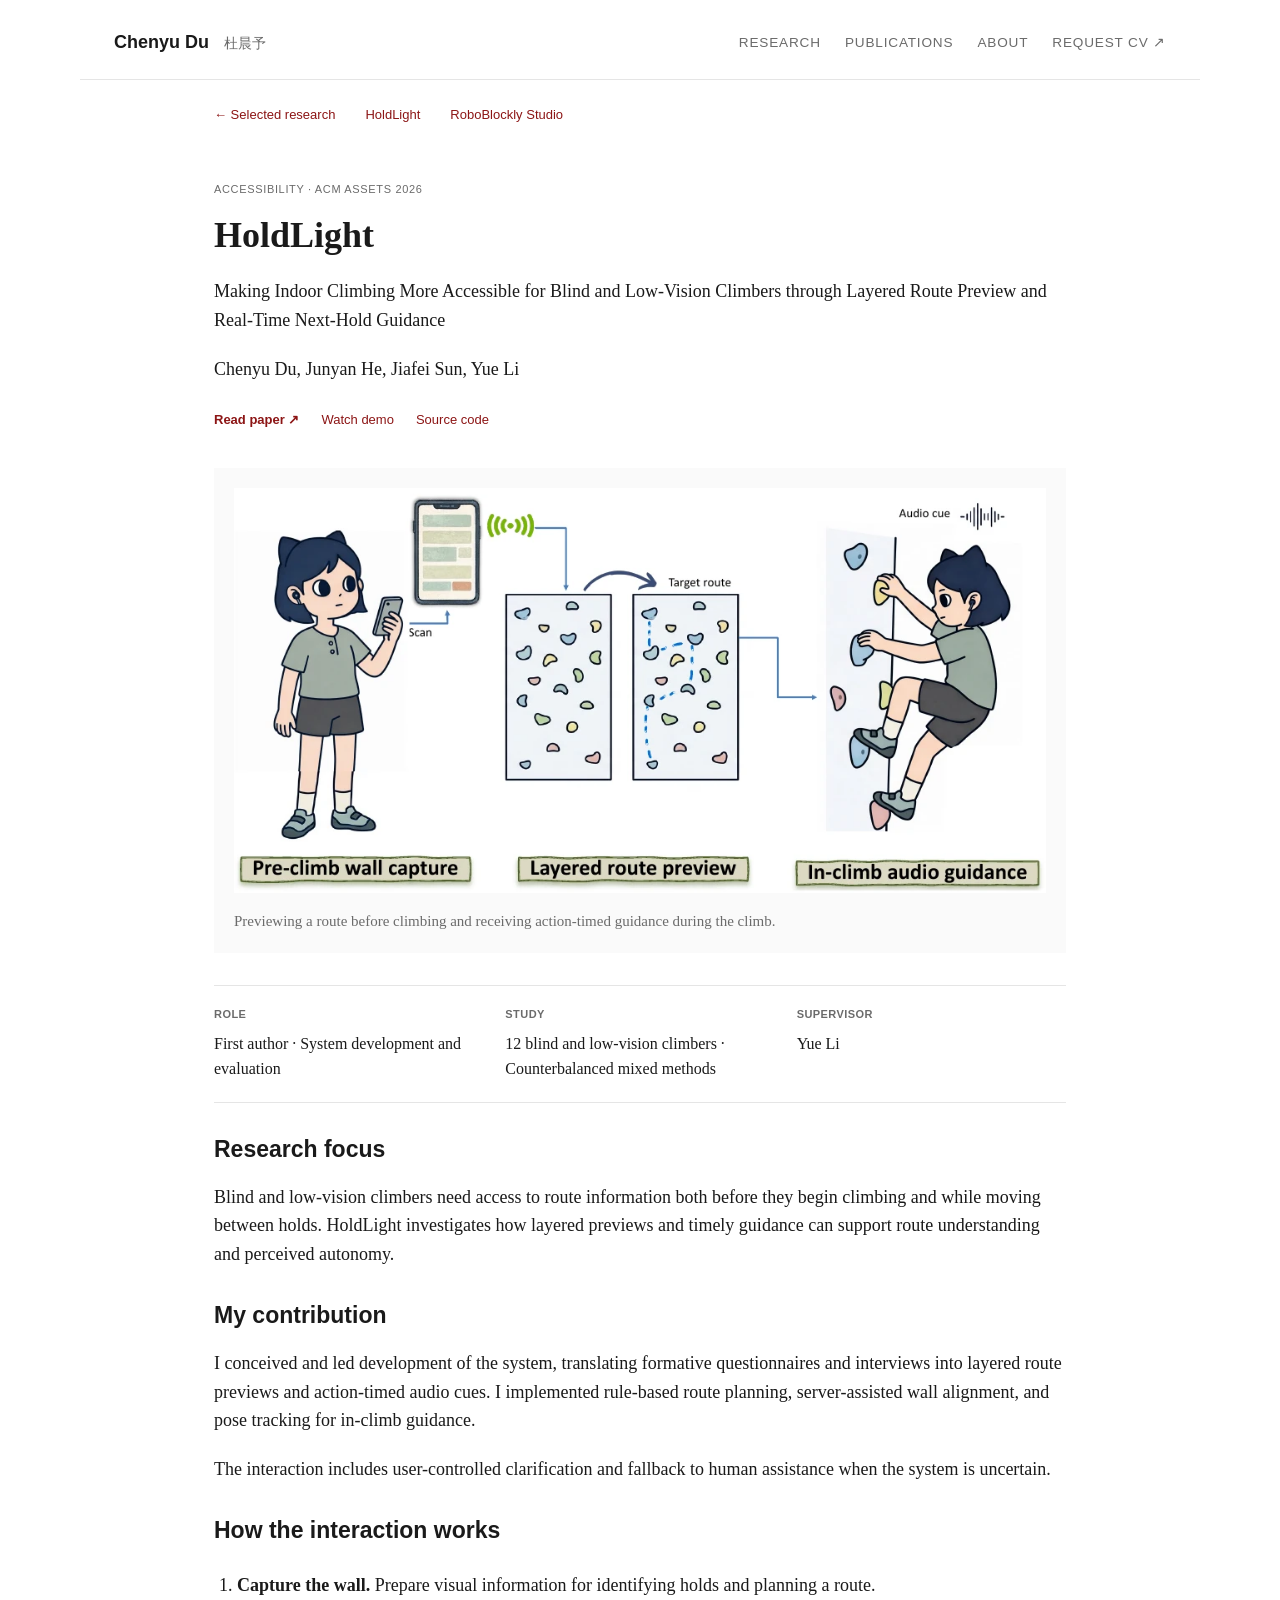
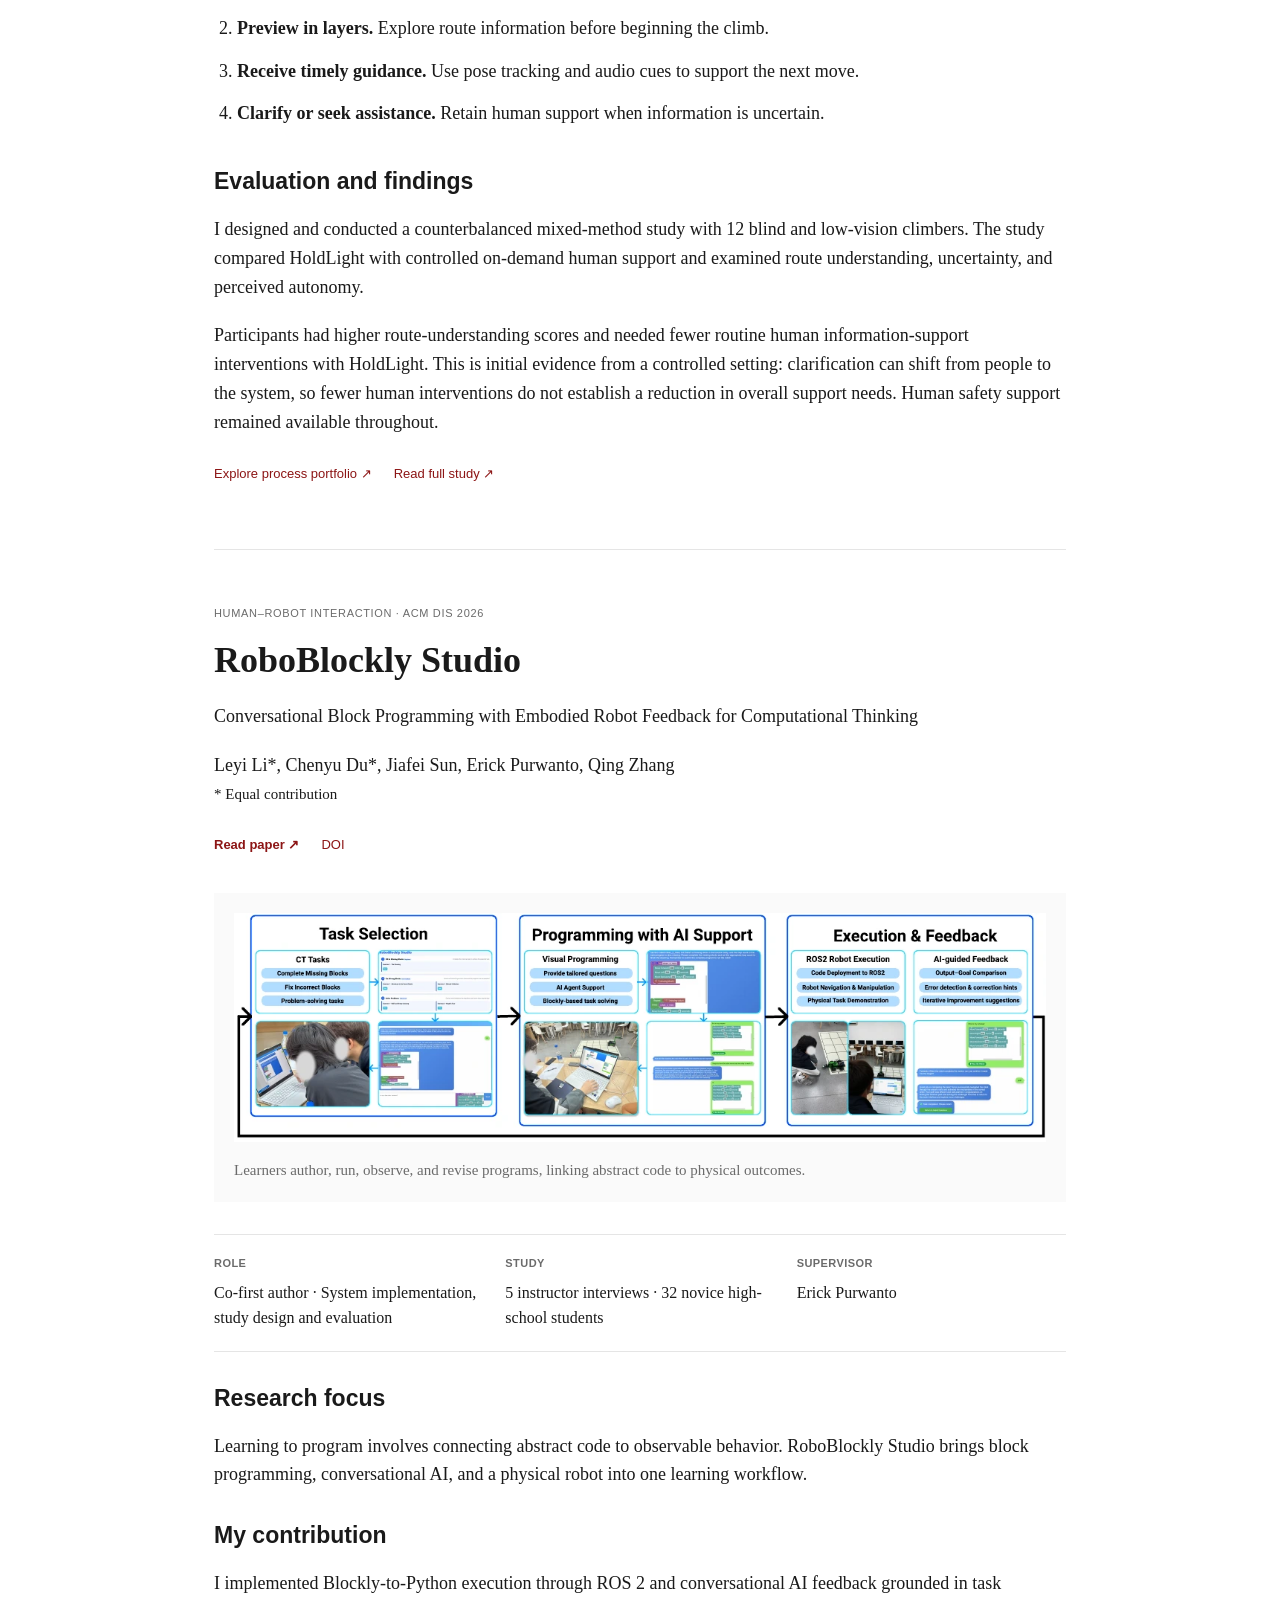
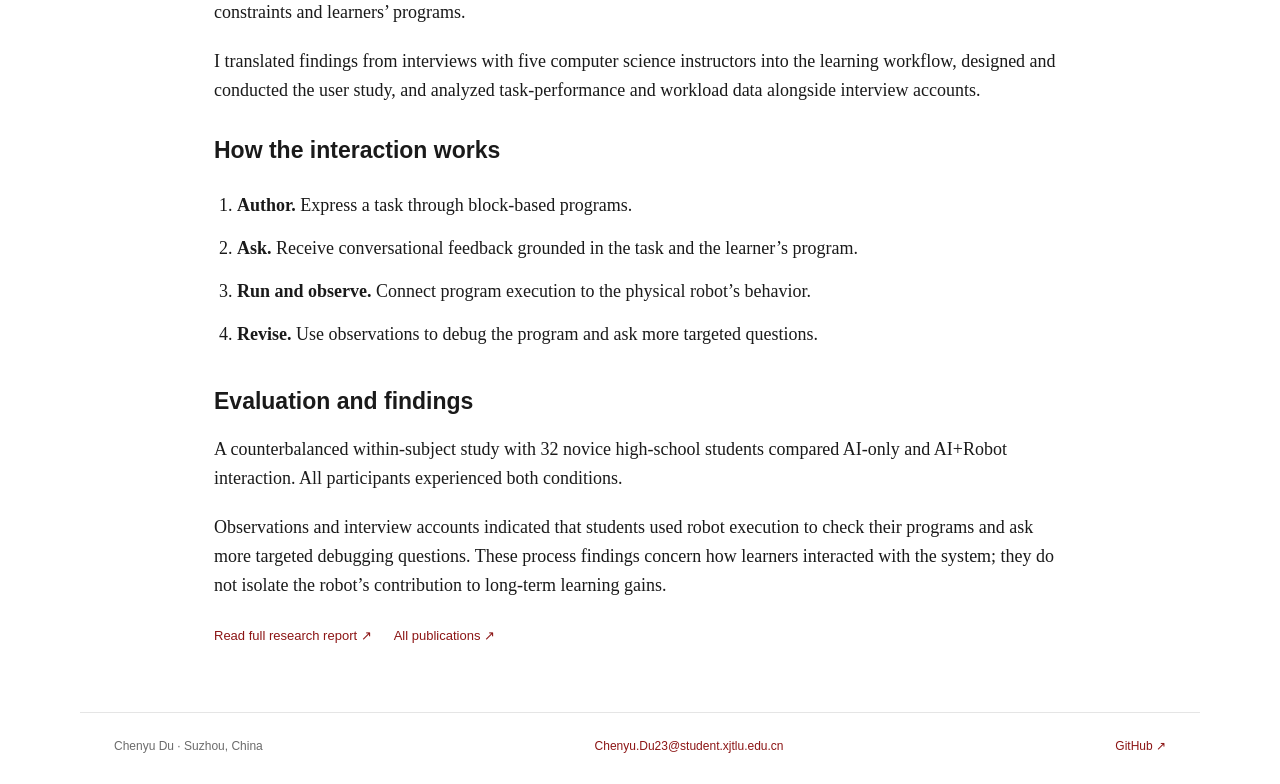
==== commit 67324976: "Adopt requested serif styling and rebalance portrait introduction" ====
--- a/research.html
+++ b/research.html
@@ -7,14 +7,14 @@
 <meta name="description" content="HoldLight and RoboBlockly Studio: research questions, personal contributions, interaction design, and empirical evaluation.">
 <link rel="stylesheet" href="styles.css">
 <link rel="canonical" href="https://yuuu-05.github.io/research.html">
-<meta name="theme-color" content="#fcfcf9">
+<meta name="theme-color" content="#ffffff">
 <meta property="og:type" content="website">
 <meta property="og:title" content="Research case studies | Chenyu Du">
 <meta property="og:description" content="HoldLight and RoboBlockly Studio: research questions, personal contributions, interaction design, and empirical evaluation.">
 <meta property="og:url" content="https://yuuu-05.github.io/research.html">
 <meta property="og:image" content="https://yuuu-05.github.io/assets/chenyu-du.webp">
 <meta property="og:image:alt" content="Chenyu Du by the coast">
-<link rel="icon" href="data:image/svg+xml,%3Csvg xmlns='http://www.w3.org/2000/svg' viewBox='0 0 64 64'%3E%3Crect width='64' height='64' rx='12' fill='%23212830'/%3E%3Ctext x='32' y='44' text-anchor='middle' font-family='Arial' font-size='32' fill='white'%3ECD%3C/text%3E%3C/svg%3E">
+<link rel="icon" href="data:image/svg+xml,%3Csvg xmlns='http://www.w3.org/2000/svg' viewBox='0 0 64 64'%3E%3Crect width='64' height='64' rx='12' fill='%238c1515'/%3E%3Ctext x='32' y='44' text-anchor='middle' font-family='Arial' font-size='32' fill='white'%3ECD%3C/text%3E%3C/svg%3E">
 </head>
 <body>
 <a class="skip" href="#main">Skip to content</a>
@@ -41,7 +41,7 @@
 <p>Chenyu Du, Junyan He, Jiafei Sun, Yue Li</p>
 <div class="links">
 <a class="primary" href="files/HoldLight.pdf">Read paper ↗</a>
-<a href="files/HoldLight-demo.mp4">Watch demo</a>
+<a href="https://github.com/Yuuu-05/HoldLight/releases/tag/project-demo">Watch demo</a>
 <a href="https://github.com/Yuuu-05/HoldLight">Source code</a>
 </div>
 <figure>
--- a/styles.css
+++ b/styles.css
@@ -1,131 +1,117 @@
-:root{--ink:#202a31;--muted:#5e6c75;--accent:#196050;--line:#dce4df;--paper:#fcfcf9;--soft:#f0f4ef;font-family:Arial,'Microsoft YaHei',sans-serif;font-size:16px;color:var(--ink);background:var(--paper)}
+:root{--ink:#1a1a1a;--muted:#6b6b6b;--accent:#8c1515;--line:#e5e5e5;--paper:#fff;--soft:#fafafa;--serif:Charter,Georgia,Cambria,'Times New Roman',serif;--sans:-apple-system,BlinkMacSystemFont,'Segoe UI',Helvetica,Arial,sans-serif;font-family:var(--serif);font-size:18px;color:var(--ink);background:var(--paper)}
 *{box-sizing:border-box}
 html{scroll-behavior:smooth;scroll-padding-top:30px}
-body{margin:0;line-height:1.65}
+body{margin:0;line-height:1.6}
 a{color:var(--accent);text-decoration:none;text-underline-offset:4px}
 a:hover{text-decoration:underline}
-a:focus-visible{outline:3px solid var(--accent);outline-offset:5px}
+a:focus-visible{outline:2px solid var(--accent);outline-offset:5px}
 img{display:block;max-width:100%;height:auto}
-p{margin:0 0 18px}
-h1,h2,h3,h4{line-height:1.22;margin:0 0 20px;font-weight:600;letter-spacing:-.025em}
-h1{font-family:Georgia,serif;font-size:44px;font-weight:400}
-h2{font-family:Georgia,serif;font-size:32px;font-weight:400}
+p{margin:0 0 20px}
+h1,h2,h3,h4{line-height:1.3;margin:0 0 18px;font-weight:600;letter-spacing:0}
+h1{font-size:36px}
+h2{font-family:var(--sans);font-size:24px}
 h3{font-size:25px}
 h3 a{color:inherit}
 .top,main,footer{max-width:1120px;margin:auto;padding-left:34px;padding-right:34px}
-.top{display:flex;justify-content:space-between;align-items:center;padding-top:25px;padding-bottom:23px;border-bottom:1px solid var(--line);gap:24px}
-.wordmark{color:var(--ink);font-size:20px;font-weight:600;white-space:nowrap}
+.top{display:flex;justify-content:space-between;align-items:center;padding-top:28px;padding-bottom:22px;border-bottom:1px solid var(--line);gap:24px}
+.wordmark{color:var(--ink);font-family:var(--sans);font-size:18px;font-weight:600;white-space:nowrap}
 .wordmark span{color:var(--muted);font-size:14px;font-weight:400;margin-left:10px}
-.top nav{display:flex;gap:24px;flex-wrap:wrap;font-size:14px}
-.intro{display:grid;grid-template-columns:minmax(0,1fr) 260px;gap:56px;padding:42px 0 38px}
-.eyebrow{font-size:12px;letter-spacing:1.2px;text-transform:uppercase;color:var(--accent);font-weight:600;margin-bottom:17px}
-.lead{font-size:18px;line-height:1.65}
-.intro-copy>p{max-width:680px;color:var(--muted)}
-.portrait{padding-top:4px}
-.portrait img{border-radius:4px}
-.links{display:flex;flex-wrap:wrap;align-items:center;gap:12px 21px;font-size:14px;margin-top:25px}
-.links a{padding:5px 0;text-decoration:underline}
+.top nav{display:flex;gap:24px;flex-wrap:wrap;font-family:var(--sans);font-size:13.6px;letter-spacing:.06em;text-transform:uppercase}
+.top nav a{color:var(--muted)}
+.top nav a:hover,.top nav a:focus-visible{color:var(--accent)}
+.home-top{justify-content:flex-end;border-bottom:0;padding-bottom:0}
+.intro{display:grid;grid-template-columns:380px minmax(0,1fr);grid-template-areas:'portrait greeting' 'portrait copy';column-gap:44px;row-gap:18px;padding:48px 0 50px;align-items:start}
+.intro-greeting{grid-area:greeting;font-size:32px;font-weight:700;margin:0;line-height:1.35}
+.greeting-name{white-space:nowrap}
+.chinese-name{font-family:var(--sans);font-size:17px;font-weight:400;color:var(--muted);white-space:nowrap;margin-left:6px}
+.wave{font-family:'Segoe UI Emoji','Apple Color Emoji',sans-serif;font-size:.8em}
+.intro-copy{grid-area:copy;min-width:0}
+.lead{font-size:18px;line-height:1.6}
+.portrait{grid-area:portrait;align-self:center}
+.portrait img{width:100%;border-radius:5px}
+.interests{margin:22px 0}
+.interests h2{font-family:var(--sans);font-size:12px;font-weight:600;letter-spacing:.06em;text-transform:uppercase;color:var(--muted);margin:0 0 7px}
+.interests p{font-size:18px;margin:0}
+.links{display:flex;flex-wrap:wrap;align-items:center;gap:10px 22px;font-family:var(--sans);font-size:13px;margin-top:22px}
+.links a{padding:5px 0}
 .links .primary{font-weight:600}
-.heading{display:flex;justify-content:space-between;align-items:end;gap:40px;border-top:1px solid var(--line);padding-top:34px}
+.intro .links{font-size:13.6px;letter-spacing:.06em;text-transform:uppercase}
+.heading{border-top:1px solid var(--line);padding-top:34px}
 .heading h2{margin-bottom:0}
-.project{display:grid;grid-template-columns:38% minmax(0,1fr);gap:40px;padding:42px 0;border-bottom:1px solid var(--line);align-items:start}
-.project-image{display:flex;background:var(--soft);padding:16px;min-height:0;align-items:center;border-radius:4px}
-.project-image img{width:100%;object-fit:contain}
-.project h3{margin-bottom:7px}
-.project .eyebrow{margin-bottom:10px}
-.subtitle{font-size:18px;color:var(--ink);line-height:1.45}
-.project>div>p:not(.eyebrow):not(.subtitle){color:var(--muted);font-size:15px}
-dl{margin:20px 0 0;border-top:1px solid var(--line);padding-top:15px}
-dt{font-size:12px;letter-spacing:.4px;text-transform:uppercase;font-weight:600;margin:12px 0 4px}
-dd{margin:0;font-size:15px;color:var(--muted)}
-.ongoing{background:var(--soft);padding:28px 32px;margin:40px 0}
-.ongoing h2{font-size:28px}
-.ongoing>p:last-child{margin:0;max-width:850px;color:var(--muted)}
-#publications{padding:18px 0 35px}
-.section-header{display:flex;align-items:baseline;justify-content:space-between;gap:20px;margin-bottom:8px}
-.section-header p{font-size:12px;color:var(--muted)}
+.project{display:grid;grid-template-columns:34% minmax(0,1fr);gap:36px;padding:34px 0;border-bottom:1px solid var(--line);align-items:start}
+.project-image{display:block;padding:4px;background:var(--paper)}
+.project-image img{width:100%}
+.eyebrow{font-family:var(--sans);font-size:11px;letter-spacing:.06em;text-transform:uppercase;color:var(--muted);font-weight:500;margin-bottom:14px}
+.project .eyebrow{margin-bottom:8px}
+.project h3{margin-bottom:8px}
+.subtitle{font-size:18px;line-height:1.5;margin-bottom:16px}
+dl{margin:16px 0 0}
+dt{font-family:var(--sans);font-size:11px;letter-spacing:.04em;text-transform:uppercase;font-weight:600;margin:14px 0 5px}
+dd{margin:0;font-size:17px;line-height:1.55}
+.ongoing{padding:30px 0;margin:12px 0 8px;border-bottom:1px solid var(--line)}
+.ongoing h2{font-size:24px}
+.ongoing>p:last-child{margin:0;max-width:900px}
+#publications{padding:30px 0 35px}
+.publication-group{font-family:var(--sans);font-size:13px;font-weight:600;letter-spacing:.03em;color:var(--muted);margin:26px 0 0}
+.publication-note{font-size:14px;color:var(--muted);margin:16px 0 0}
 .paper{padding:22px 0;border-bottom:1px solid var(--line)}
-.paper h4{font-size:16px;line-height:1.5;margin:0 0 7px;letter-spacing:0}
+.paper h4{font-size:18px;line-height:1.5;margin:0 0 7px;font-weight:700}
 .paper h4 a{color:var(--ink)}
-.venue{font-size:12px;color:var(--accent);margin-bottom:7px}
-.authors{font-size:14px;color:var(--muted);margin-bottom:7px}
+.venue{font-family:var(--sans);font-size:12px;color:var(--muted);margin-bottom:7px}
+.authors{font-size:16px;color:var(--muted);margin-bottom:7px}
 .authors strong{color:var(--ink)}
-.paper-links{display:flex;gap:20px;font-size:13px}
-.about-grid{display:grid;grid-template-columns:1fr 1fr;gap:60px;border-top:1px solid var(--line);padding:38px 0 45px}
-.about-grid p{font-size:15px;color:var(--muted)}
-.about-grid h3{font-size:18px;margin-top:0;letter-spacing:0}
-.awards{list-style:none;padding:0}
-.awards li{font-size:14px;padding:10px 0;border-bottom:1px solid var(--line)}
-.awards span{display:block;color:var(--accent);font-size:12px}
-footer{border-top:1px solid var(--line);padding-top:24px;padding-bottom:28px;font-size:13px;display:flex;justify-content:space-between;gap:15px;flex-wrap:wrap}
+.paper-links{display:flex;flex-wrap:wrap;gap:10px 20px;font-family:var(--sans);font-size:12px}
+.about-grid{position:relative;display:grid;grid-template-columns:1fr 1fr;gap:50px;border-top:1px solid var(--line);padding:36px 0 42px}
+.about-grid p{font-size:17px}
+.about-grid h3{font-family:var(--sans);font-size:20px;margin-top:0}
+.awards{list-style:none;padding:0;margin:0}
+.awards li{font-size:16px;padding:10px 0;border-bottom:1px solid var(--line)}
+.awards span{display:block;font-family:var(--sans);color:var(--muted);font-size:12px}
+footer{border-top:1px solid var(--line);padding-top:24px;padding-bottom:28px;font-family:var(--sans);font-size:12px;display:flex;justify-content:space-between;gap:15px;flex-wrap:wrap;color:var(--muted)}
 footer p{margin:0}
 footer>a{overflow-wrap:anywhere}
 .skip{position:absolute;left:16px;top:-100px;background:white;padding:12px}
 .skip:focus{top:8px;z-index:10}
+.anchor-alias{position:absolute;top:0}
 .case-main{max-width:920px}
-.case-nav{display:flex;flex-wrap:wrap;gap:14px 30px;padding:25px 0;font-size:14px}
+.case-nav{display:flex;flex-wrap:wrap;gap:14px 30px;padding:25px 0;font-family:var(--sans);font-size:13px}
 .case{padding:30px 0 60px}
-.case+.case{border-top:1px solid var(--line);padding-top:60px}
-.case figure{margin:35px 0;background:var(--soft);padding:24px}
+.case+.case{border-top:1px solid var(--line);padding-top:55px}
+.case figure{margin:32px 0;background:var(--soft);padding:20px}
 .case figure img{margin:auto}
-.case figcaption{font-size:13px;color:var(--muted);padding-top:20px}
-.case-meta{display:grid;grid-template-columns:1fr 1fr 1fr;gap:22px;border-top:1px solid var(--line);border-bottom:1px solid var(--line);padding:20px 0;margin:32px 0}
-.case-meta p{font-size:14px;margin:0;color:var(--muted)}
-.case-meta strong{display:block;font-size:12px;text-transform:uppercase;color:var(--accent);margin-bottom:7px}
-.case h2{font-size:27px;margin-top:35px}
-.case>p{color:var(--muted)}
-.steps{padding-left:23px;color:var(--muted)}
+.case figcaption{font-size:15px;color:var(--muted);padding-top:16px}
+.case-meta{display:grid;grid-template-columns:1fr 1fr 1fr;gap:22px;border-top:1px solid var(--line);border-bottom:1px solid var(--line);padding:20px 0;margin:30px 0}
+.case-meta p{font-size:16px;margin:0}
+.case-meta strong{display:block;font-family:var(--sans);font-size:11px;letter-spacing:.04em;text-transform:uppercase;color:var(--muted);margin-bottom:7px}
+.case h2{font-size:23px;margin-top:32px}
+.steps{padding-left:23px}
 .steps li{padding:7px 0}
-.steps strong{color:var(--ink)}
-@media(max-width:800px){.top{align-items:flex-start}
-.top nav{gap:12px 20px}
-.intro{gap:30px;grid-template-columns:1fr 200px}
-h1{font-size:36px}
-.project{grid-template-columns:32% 1fr;gap:25px}
-.project-image{padding:10px}
-.heading{gap:25px}
-.about-grid{gap:30px}
-}
-@media(max-width:600px){.top,main,footer{padding-left:22px;padding-right:22px}
+@media(max-width:1000px){.intro{grid-template-columns:32% minmax(0,1fr);column-gap:32px}.intro-greeting{font-size:29px}.project{gap:28px}}
+@media(max-width:800px){.top{align-items:flex-start}.top nav{gap:12px 20px}.intro{grid-template-columns:38% minmax(0,1fr);column-gap:28px}.intro-greeting{font-size:27px}.chinese-name{display:block;margin:5px 0 0;font-size:15px}.project{grid-template-columns:30% minmax(0,1fr);gap:25px}.about-grid{gap:30px}}
+@media(max-width:650px){
+.top,main,footer{padding-left:22px;padding-right:22px}
 .top{display:block;padding-top:20px;padding-bottom:17px}
-.top nav{margin-top:15px;font-size:13px;gap:12px 19px}
-.intro{display:flex;flex-direction:column;padding:32px 0;gap:25px}
-h1{font-size:35px}
-h1 br{display:none}
-.lead{font-size:17px}
-.intro-copy{order:0}
-.portrait{order:1;display:block;max-width:160px}
-.heading h2{font-size:29px}
-.project{grid-template-columns:1fr;padding:28px 0;gap:23px}
-.project-image{min-height:0;padding:20px}
+.top nav{margin-top:15px;font-size:11px;gap:10px 16px;letter-spacing:.04em}
+.home-top{padding-bottom:0}
+.home-top nav{margin-top:0}
+.intro{grid-template-columns:minmax(0,1fr);grid-template-areas:'greeting' 'portrait' 'copy';padding:30px 0 34px;gap:24px}
+.intro-greeting{font-size:28px}
+.chinese-name{display:inline;margin-left:6px}
+.portrait{width:100%;max-width:420px;margin:0 auto}
+.interests{margin:20px 0}
+.heading{padding-top:28px}
+h2,.ongoing h2{font-size:23px}
+.project{grid-template-columns:minmax(0,1fr);padding:28px 0;gap:22px}
+.project-image{padding:0}
 .project h3{font-size:25px}
-.ongoing{padding:24px;margin:28px 0}
-.section-header{display:block}
-.section-header p{margin-top:8px}
-.about-grid{grid-template-columns:1fr;gap:12px}
-.about-grid h3{margin-top:0}
+.ongoing{padding:28px 0;margin:0}
+.about-grid{grid-template-columns:1fr;gap:26px}
 .case-meta{grid-template-columns:1fr;gap:15px}
-.case figure{padding:15px}
-.case h1{font-size:34px}
-.case .lead{font-size:18px}
+.case figure{padding:12px}
+.case h1{font-size:32px}
 footer{display:block}
 footer p{margin-bottom:9px}
 .links a,.top nav a{padding-top:7px;padding-bottom:7px}
 }
-@media(prefers-reduced-motion:reduce){html{scroll-behavior:auto}
-}
-@media print{.top nav,.case-nav{display:none}
-.intro,.project{break-inside:avoid}
-body{background:white}
-}
-
-
-.anchor-alias{position:absolute}
-
-.intro h1 span{font:400 20px Arial,'Microsoft YaHei',sans-serif;color:var(--muted);white-space:nowrap;margin-left:10px}
-.interests{margin:22px 0}
-.interests h2{font:600 12px Arial,sans-serif;letter-spacing:1px;text-transform:uppercase;color:var(--accent);margin:0 0 8px}
-.interests p{font-size:17px;line-height:1.6;color:var(--ink);margin:0}
-.publication-group{font:600 15px Arial,sans-serif;letter-spacing:0;margin:24px 0 0;color:var(--muted)}
-.paper-links{flex-wrap:wrap}
-@media(max-width:600px){.interests p{font-size:16px}.intro h1 span{font-size:18px}.interests{margin:18px 0}}
+@media(prefers-reduced-motion:reduce){html{scroll-behavior:auto}}
+@media print{.top nav,.case-nav{display:none}.intro,.project{break-inside:avoid}body{background:white}}
